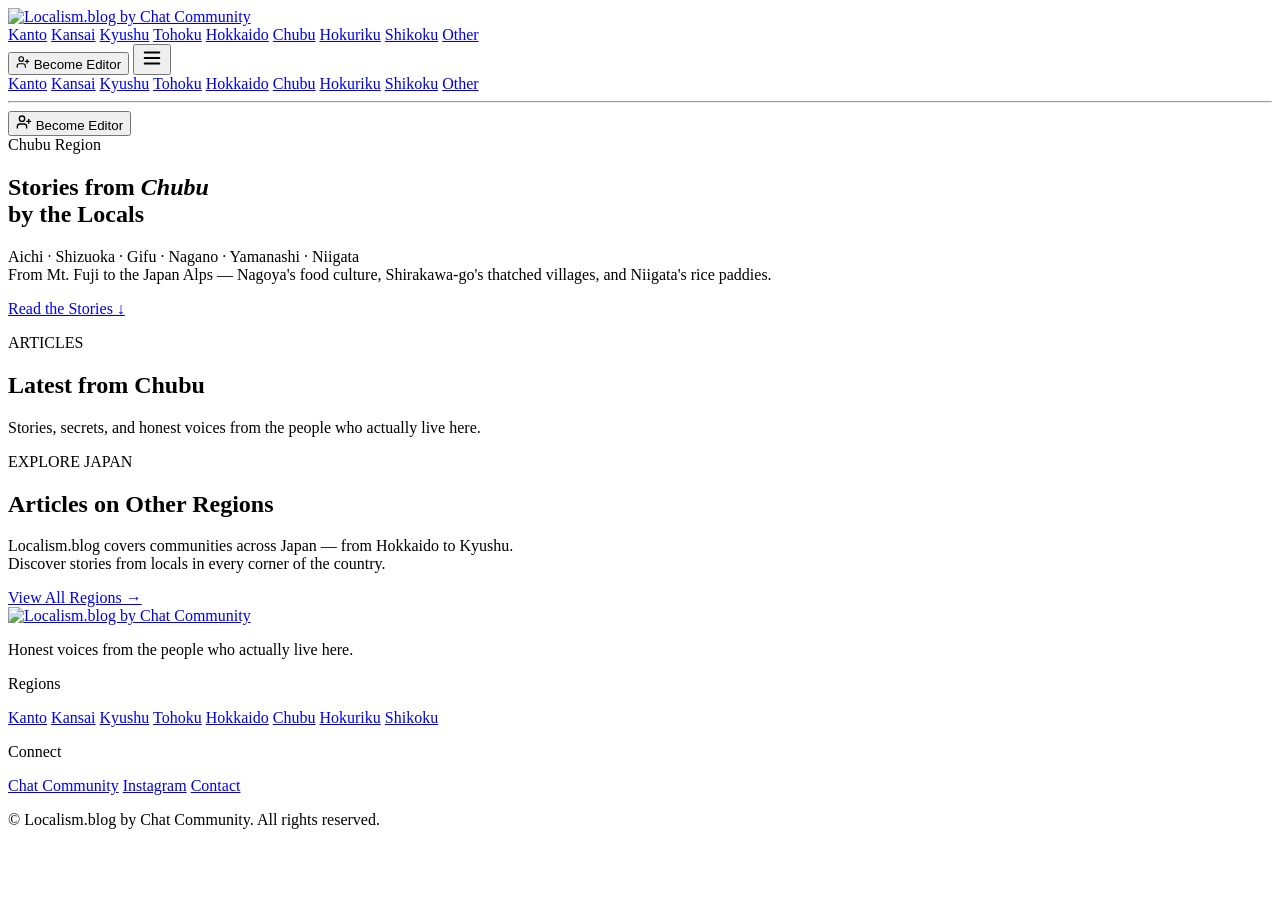
==== chubu/index.html @ cd9b357e "Create index.html" ====
<!DOCTYPE html>
<html lang="en">
<head>
  <meta charset="UTF-8" />
  <meta name="viewport" content="width=device-width, initial-scale=1.0" />
  <title>Chubu Region – Localism.blog</title>
  <meta name="description" content="Stories from Chubu by the locals. Aichi · Shizuoka · Gifu · Nagano · Yamanashi · Niigata — honest voices from the people who actually live here." />
  <!-- Favicons (responsive) -->
  <link rel="icon" type="image/x-icon" href="favicon.ico" />
  <link rel="icon" type="image/png" sizes="16x16" href="favicon-16x16.png" />
  <link rel="icon" type="image/png" sizes="32x32" href="favicon-32x32.png" />
  <link rel="apple-touch-icon" sizes="180x180" href="apple-touch-icon.png" />
  <link rel="preconnect" href="https://fonts.googleapis.com" />
  <link rel="preconnect" href="https://fonts.gstatic.com" crossorigin />
  <link href="https://fonts.googleapis.com/css2?family=Playfair+Display:ital,wght@0,700;0,800;1,700&family=Inter:wght@400;500;600;700&display=swap" rel="stylesheet" />
  <link rel="stylesheet" href="style.css" />
  <style>
    .hero {
      background-image: url('chubu.jpg');
      background-size: cover;
      background-position: center;
      background-repeat: no-repeat;
    }
    .hero-bg-pattern {
      background:
        linear-gradient(to bottom, rgba(0,0,0,.55) 0%, rgba(0,0,0,.35) 60%, rgba(0,0,0,.55) 100%);
    }
  </style>
</head>
<body>

  <!-- ===== HEADER ===== -->
  <header class="site-header" id="site-header">
    <div class="container header-inner">
      <a href="https://www.chat-communityjapan.com/" target="_blank" rel="noopener noreferrer" class="logo-link">
        <img src="https://d2xsxph8kpxj0f.cloudfront.net/310519663470492773/QyfzTFrHCq4wGweKzs83UD/localism-logo_b2ded65c.png" alt="Localism.blog by Chat Community" class="logo-img" />
      </a>
      <nav class="desktop-nav" aria-label="Regions">
        <a href="../kanto/index.html" class="nav-link">Kanto</a>
        <a href="../kansai/index.html" class="nav-link">Kansai</a>
        <a href="../kyushu/index.html" class="nav-link">Kyushu</a>
        <a href="../tohoku/index.html" class="nav-link">Tohoku</a>
        <a href="../hokkaido/index.html" class="nav-link">Hokkaido</a>
        <a href="#" class="nav-link nav-link--active">Chubu</a>
        <a href="../hokuriku/index.html" class="nav-link">Hokuriku</a>
        <a href="../shikoku/index.html" class="nav-link">Shikoku</a>
        <a href="https://www.chat-communityjapan.com/" target="_blank" rel="noopener" class="nav-link">Other</a>
      </nav>
      <button class="btn-become-editor desktop-only" type="button">
        <svg xmlns="http://www.w3.org/2000/svg" width="14" height="14" viewBox="0 0 24 24" fill="none" stroke="currentColor" stroke-width="2" stroke-linecap="round" stroke-linejoin="round"><path d="M16 21v-2a4 4 0 0 0-4-4H6a4 4 0 0 0-4 4v2"/><circle cx="9" cy="7" r="4"/><line x1="19" x2="19" y1="8" y2="14"/><line x1="22" x2="16" y1="11" y2="11"/></svg>
        Become Editor
      </button>
      <button class="hamburger mobile-only" id="hamburger" aria-label="Open menu" type="button">
        <svg id="icon-menu" xmlns="http://www.w3.org/2000/svg" width="22" height="22" viewBox="0 0 24 24" fill="none" stroke="currentColor" stroke-width="2" stroke-linecap="round" stroke-linejoin="round"><line x1="4" x2="20" y1="6" y2="6"/><line x1="4" x2="20" y1="12" y2="12"/><line x1="4" x2="20" y1="18" y2="18"/></svg>
        <svg id="icon-close" xmlns="http://www.w3.org/2000/svg" width="22" height="22" viewBox="0 0 24 24" fill="none" stroke="currentColor" stroke-width="2" stroke-linecap="round" stroke-linejoin="round" style="display:none"><line x1="18" x2="6" y1="6" y2="18"/><line x1="6" x2="18" y1="6" y2="18"/></svg>
      </button>
    </div>
    <div class="mobile-drawer" id="mobile-drawer" aria-hidden="true">
      <div class="container">
        <div class="mobile-nav-grid">
          <a href="../kanto/index.html" class="mobile-nav-link">Kanto</a>
          <a href="../kansai/index.html" class="mobile-nav-link">Kansai</a>
          <a href="../kyushu/index.html" class="mobile-nav-link">Kyushu</a>
          <a href="../tohoku/index.html" class="mobile-nav-link">Tohoku</a>
          <a href="../hokkaido/index.html" class="mobile-nav-link">Hokkaido</a>
          <a href="#" class="mobile-nav-link mobile-nav-link--active">Chubu</a>
          <a href="../hokuriku/index.html" class="mobile-nav-link">Hokuriku</a>
          <a href="../shikoku/index.html" class="mobile-nav-link">Shikoku</a>
          <a href="https://www.chat-communityjapan.com/" target="_blank" rel="noopener" class="mobile-nav-link">Other</a>
        </div>
        <hr class="mobile-divider" />
        <button class="btn-become-editor btn-become-editor--full" type="button">
          <svg xmlns="http://www.w3.org/2000/svg" width="16" height="16" viewBox="0 0 24 24" fill="none" stroke="currentColor" stroke-width="2" stroke-linecap="round" stroke-linejoin="round"><path d="M16 21v-2a4 4 0 0 0-4-4H6a4 4 0 0 0-4 4v2"/><circle cx="9" cy="7" r="4"/><line x1="19" x2="19" y1="8" y2="14"/><line x1="22" x2="16" y1="11" y2="11"/></svg>
          Become Editor
        </button>
      </div>
    </div>
  </header>

  <!-- ===== HERO ===== -->
  <section class="hero" aria-label="Chubu Region">
    <div class="hero-bg-pattern" aria-hidden="true"></div>
    <div class="container hero-content">
      <span class="region-badge">Chubu Region</span>
      <h1 class="hero-title">Stories from <em>Chubu</em><br />by the Locals</h1>
      <p class="hero-desc">
        Aichi · Shizuoka · Gifu · Nagano · Yamanashi · Niigata<br />
        From Mt. Fuji to the Japan Alps — Nagoya's food culture, Shirakawa-go's thatched villages, and Niigata's rice paddies.
      </p>
      <a href="#articles" class="btn-read-stories">Read the Stories ↓</a>
    </div>
  </section>

  <!-- ===== ARTICLES ===== -->
  <section class="articles-section" id="articles">
    <div class="container">
      <div class="section-header">
        <p class="section-label">ARTICLES</p>
        <h2 class="section-title">Latest from Chubu</h2>
        <p class="section-desc">Stories, secrets, and honest voices from the people who actually live here.</p>
      </div>
      <div class="articles-grid" id="articles-grid"></div>
      <div class="empty-state" id="empty-state" style="display:none">
        <div class="empty-icon" aria-hidden="true">
          <svg xmlns="http://www.w3.org/2000/svg" width="28" height="28" viewBox="0 0 24 24" fill="none" stroke="currentColor" stroke-width="1.5" stroke-linecap="round" stroke-linejoin="round"><path d="M2 3h6a4 4 0 0 1 4 4v14a3 3 0 0 0-3-3H2z"/><path d="M22 3h-6a4 4 0 0 0-4 4v14a3 3 0 0 1 3-3h7z"/></svg>
        </div>
        <h3 class="empty-title">No articles yet</h3>
        <p class="empty-desc">Be the first to share a story from Chubu.</p>
      </div>
    </div>
  </section>

  <!-- ===== OTHER REGIONS ===== -->
  <section class="other-regions-section">
    <div class="container other-regions-inner">
      <span class="other-label">EXPLORE JAPAN</span>
      <h2 class="other-title">Articles on Other Regions</h2>
      <p class="other-desc">
        Localism.blog covers communities across Japan — from Hokkaido to Kyushu.<br />
        Discover stories from locals in every corner of the country.
      </p>
      <a href="https://www.chat-communityjapan.com/" target="_blank" rel="noopener noreferrer" class="btn-view-regions">
        View All Regions →
      </a>
    </div>
  </section>

  <!-- ===== FOOTER ===== -->
  <footer class="site-footer">
    <div class="container footer-inner">
      <div class="footer-top">
        <div class="footer-brand">
          <a href="https://www.chat-communityjapan.com/" target="_blank" rel="noopener noreferrer">
            <img src="https://d2xsxph8kpxj0f.cloudfront.net/310519663470492773/QyfzTFrHCq4wGweKzs83UD/localism-logo_b2ded65c.png" alt="Localism.blog by Chat Community" class="footer-logo" />
          </a>
          <p class="footer-tagline">Honest voices from the people who actually live here.</p>
        </div>
        <div class="footer-links">
          <p class="footer-links-title">Regions</p>
          <div class="footer-links-grid">
            <a href="../kanto/index.html" class="footer-link">Kanto</a>
            <a href="../kansai/index.html" class="footer-link">Kansai</a>
            <a href="../kyushu/index.html" class="footer-link">Kyushu</a>
            <a href="../tohoku/index.html" class="footer-link">Tohoku</a>
            <a href="../hokkaido/index.html" class="footer-link">Hokkaido</a>
            <a href="#" class="footer-link">Chubu</a>
            <a href="../hokuriku/index.html" class="footer-link">Hokuriku</a>
            <a href="../shikoku/index.html" class="footer-link">Shikoku</a>
          </div>
        </div>
        <div class="footer-social">
          <p class="footer-links-title">Connect</p>
          <div class="footer-social-links">
            <a href="https://www.chat-communityjapan.com/" target="_blank" rel="noopener" class="footer-link">Chat Community</a>
            <a href="https://www.instagram.com/chatcommunityjapan/" target="_blank" rel="noopener" class="footer-link">Instagram</a>
            <a href="https://www.chat-communityjapan.com/contact" target="_blank" rel="noopener" class="footer-link">Contact</a>
          </div>
        </div>
      </div>
      <div class="footer-bottom">
        <p class="footer-copy">© <span id="year"></span> Localism.blog by Chat Community. All rights reserved.</p>
      </div>
    </div>
  </footer>

  <!-- Article detail modal -->
  <div class="modal-overlay" id="modal-overlay" role="dialog" aria-modal="true" aria-labelledby="modal-title" style="display:none">
    <div class="modal-box">
      <button class="modal-close" id="modal-close" aria-label="Close">&times;</button>
      <div id="modal-content"></div>
    </div>
  </div>

  <script src="../articles-chubu.js"></script>
  <script src="../main.js"></script>
</body>
</html>
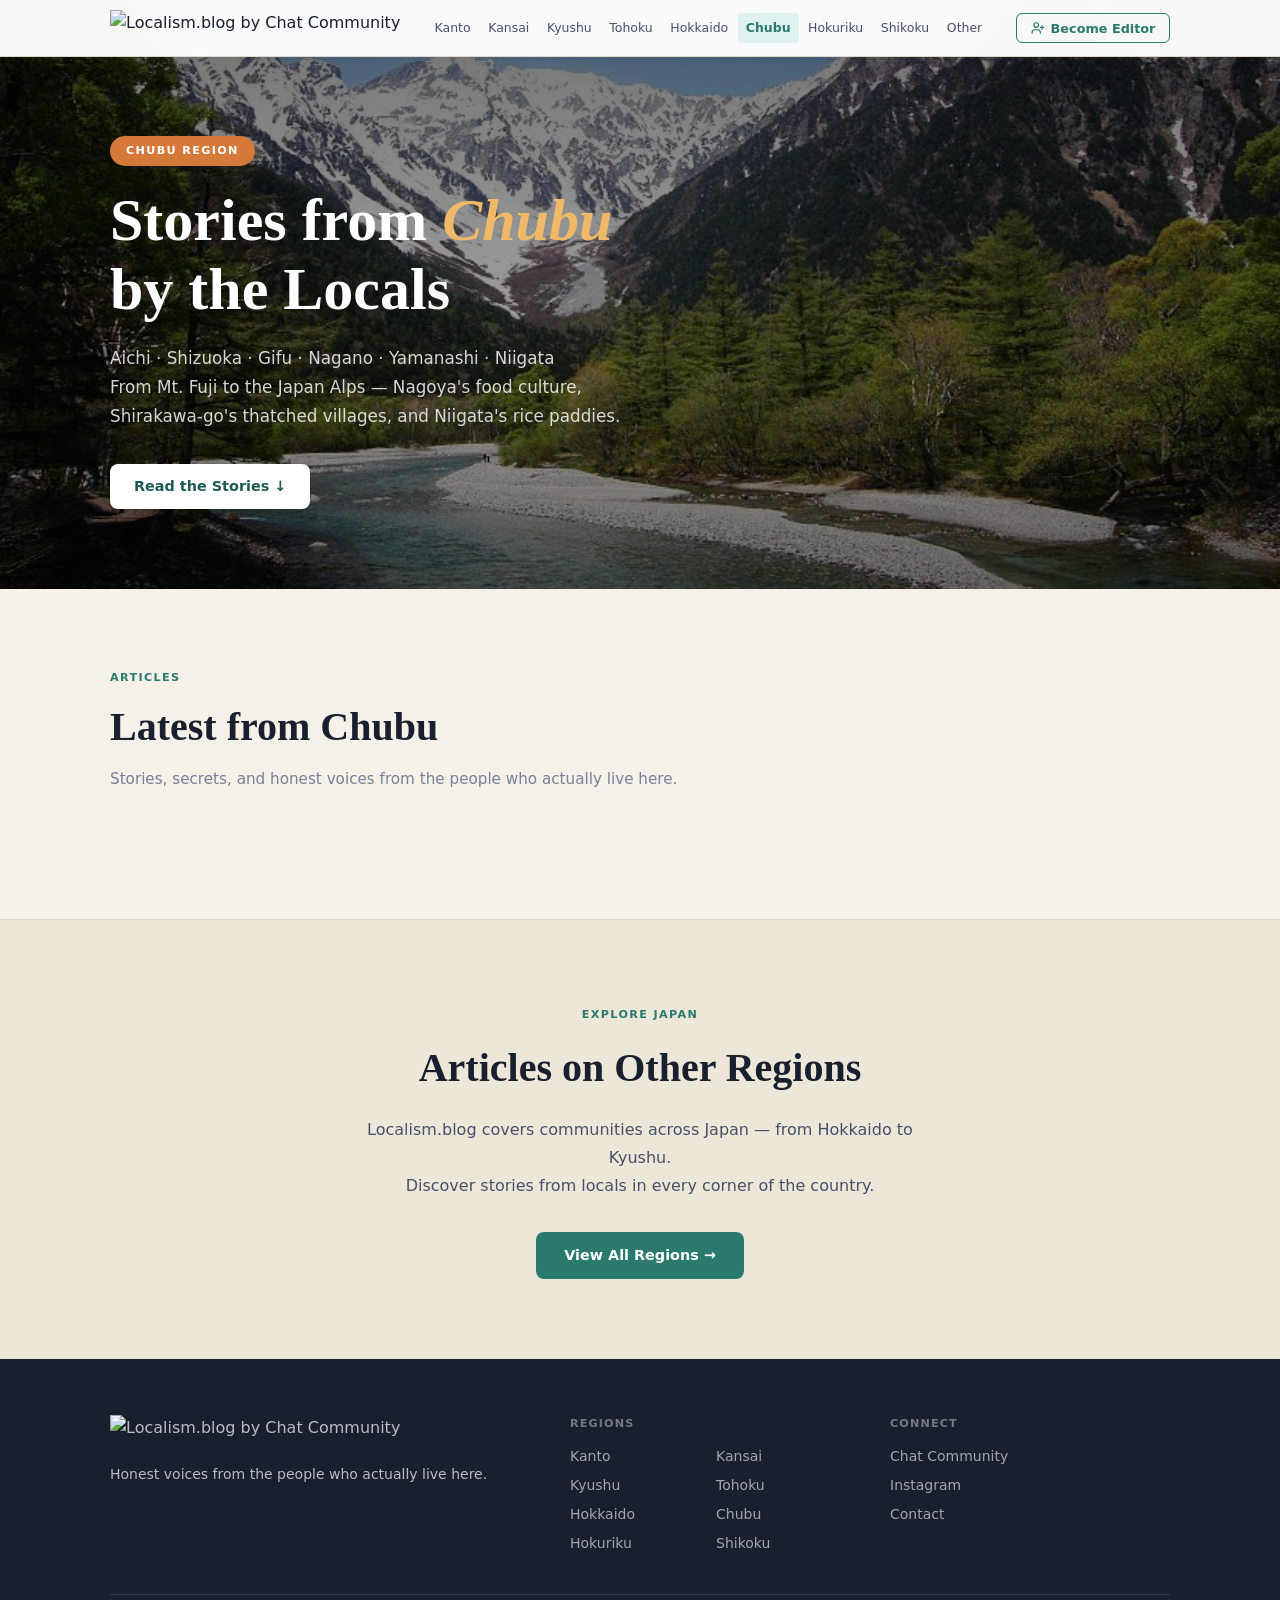
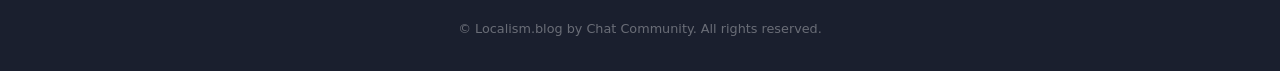
==== commit f1aa73b4: "Update index.html" ====
--- a/chubu/index.html
+++ b/chubu/index.html
@@ -6,10 +6,10 @@
   <title>Chubu Region – Localism.blog</title>
   <meta name="description" content="Stories from Chubu by the locals. Aichi · Shizuoka · Gifu · Nagano · Yamanashi · Niigata — honest voices from the people who actually live here." />
   <!-- Favicons (responsive) -->
-  <link rel="icon" type="image/x-icon" href="favicon.ico" />
-  <link rel="icon" type="image/png" sizes="16x16" href="favicon-16x16.png" />
-  <link rel="icon" type="image/png" sizes="32x32" href="favicon-32x32.png" />
-  <link rel="apple-touch-icon" sizes="180x180" href="apple-touch-icon.png" />
+  <link rel="icon" type="image/x-icon" href="../favicon.ico" />
+  <link rel="icon" type="image/png" sizes="16x16" href="../favicon-16x16.png" />
+  <link rel="icon" type="image/png" sizes="32x32" href="../favicon-32x32.png" />
+  <link rel="apple-touch-icon" sizes="180x180" href="../apple-touch-icon.png" />
   <link rel="preconnect" href="https://fonts.googleapis.com" />
   <link rel="preconnect" href="https://fonts.gstatic.com" crossorigin />
   <link href="https://fonts.googleapis.com/css2?family=Playfair+Display:ital,wght@0,700;0,800;1,700&family=Inter:wght@400;500;600;700&display=swap" rel="stylesheet" />
--- a/chubu/style.css
+++ b/chubu/style.css
@@ -0,0 +1,576 @@
+/* ===== RESET & BASE ===== */
+*, *::before, *::after { box-sizing: border-box; margin: 0; padding: 0; }
+
+:root {
+  --cream:      #f5f0e8;
+  --cream-dark: #ede7d9;
+  --teal:       #2a7a6e;
+  --teal-light: #3a9e8f;
+  --teal-pale:  #e0f2ef;
+  --teal-dark:  #1d5a52;
+  --amber:      #d4793a;
+  --text-dark:  #1a1f2e;
+  --text-mid:   #4a5068;
+  --text-light: #7a8099;
+  --border:     #e0d8cc;
+  --white:      #ffffff;
+  --header-h:   56px;
+  --radius:     10px;
+  --shadow-sm:  0 1px 8px rgba(26,31,46,.06);
+  --shadow-md:  0 4px 20px rgba(26,31,46,.10);
+  --shadow-lg:  0 8px 32px rgba(26,31,46,.14);
+  --font-serif: 'Playfair Display', Georgia, serif;
+  --font-sans:  'Inter', system-ui, sans-serif;
+}
+
+html { scroll-behavior: smooth; }
+
+body {
+  font-family: var(--font-sans);
+  background-color: var(--cream);
+  color: var(--text-dark);
+  line-height: 1.6;
+  -webkit-font-smoothing: antialiased;
+}
+
+img { display: block; max-width: 100%; }
+a { color: inherit; text-decoration: none; }
+button { font-family: inherit; cursor: pointer; }
+
+/* ===== LAYOUT ===== */
+.container {
+  width: 100%;
+  max-width: 1100px;
+  margin: 0 auto;
+  padding: 0 1.25rem;
+}
+
+/* ===== HEADER ===== */
+.site-header {
+  position: fixed;
+  top: 0; left: 0; right: 0;
+  z-index: 100;
+  background: rgba(255,255,255,.97);
+  backdrop-filter: blur(8px);
+  border-bottom: 1px solid var(--border);
+  box-shadow: var(--shadow-sm);
+}
+
+.header-inner {
+  display: flex;
+  align-items: center;
+  justify-content: space-between;
+  height: var(--header-h);
+  gap: .75rem;
+}
+
+.logo-link { flex-shrink: 0; display: inline-flex; }
+.logo-img  { height: 36px; width: auto; object-fit: contain; }
+
+/* Desktop nav */
+.desktop-nav {
+  display: flex;
+  align-items: center;
+  gap: .1rem;
+  flex: 1;
+  justify-content: center;
+  overflow: hidden;
+}
+
+.nav-link {
+  font-size: .78rem;
+  font-weight: 500;
+  color: var(--text-mid);
+  padding: .3rem .5rem;
+  border-radius: 4px;
+  white-space: nowrap;
+  transition: color .15s, background .15s;
+}
+.nav-link:hover,
+.nav-link--active {
+  color: var(--teal);
+  background: var(--teal-pale);
+  font-weight: 700;
+}
+
+/* Become Editor button */
+.btn-become-editor {
+  display: inline-flex;
+  align-items: center;
+  gap: .35rem;
+  font-size: .8rem;
+  font-weight: 600;
+  color: var(--teal);
+  background: transparent;
+  border: 1.5px solid var(--teal);
+  border-radius: 6px;
+  padding: .4rem .85rem;
+  white-space: nowrap;
+  flex-shrink: 0;
+  transition: background .15s, color .15s;
+}
+.btn-become-editor:hover {
+  background: var(--teal);
+  color: var(--white);
+}
+.btn-become-editor--full {
+  width: 100%;
+  justify-content: center;
+  padding: .65rem;
+  border-radius: 8px;
+}
+
+/* Hamburger */
+.hamburger {
+  display: none;
+  align-items: center;
+  justify-content: center;
+  width: 40px; height: 40px;
+  background: transparent;
+  border: 1px solid var(--border);
+  border-radius: 8px;
+  color: var(--text-mid);
+  flex-shrink: 0;
+}
+
+/* Mobile drawer */
+.mobile-drawer {
+  display: none;
+  border-top: 1px solid var(--border);
+  background: var(--white);
+  box-shadow: var(--shadow-lg);
+  padding: 1rem 0 1.5rem;
+}
+.mobile-drawer.is-open { display: block; }
+
+.mobile-nav-grid {
+  display: grid;
+  grid-template-columns: repeat(3, 1fr);
+  gap: .25rem;
+  margin-bottom: 1rem;
+}
+.mobile-nav-link {
+  display: block;
+  text-align: center;
+  font-size: .85rem;
+  font-weight: 500;
+  color: var(--text-mid);
+  padding: .55rem .5rem;
+  border-radius: 6px;
+  background: #f7f3ec;
+  transition: color .15s, background .15s;
+}
+.mobile-nav-link:hover,
+.mobile-nav-link--active {
+  color: var(--teal);
+  background: var(--teal-pale);
+  font-weight: 700;
+}
+.mobile-divider {
+  border: none;
+  border-top: 1px solid var(--border);
+  margin: .75rem 0;
+}
+
+/* Responsive show/hide */
+.desktop-only { display: inline-flex; }
+.mobile-only  { display: none; }
+
+@media (max-width: 768px) {
+  .desktop-nav  { display: none; }
+  .desktop-only { display: none; }
+  .mobile-only  { display: flex; }
+  .hamburger    { display: flex; }
+}
+
+/* ===== HERO ===== */
+.hero {
+  position: relative;
+  padding-top: calc(var(--header-h) + clamp(48px, 10vw, 80px));
+  padding-bottom: clamp(48px, 8vw, 80px);
+  background: linear-gradient(135deg, #1d5a52 0%, #2a7a6e 50%, #3a9e8f 100%);
+  overflow: hidden;
+}
+.hero-bg-pattern {
+  position: absolute; inset: 0; pointer-events: none;
+  background:
+    radial-gradient(circle at 20% 80%, rgba(255,255,255,.04) 0%, transparent 50%),
+    radial-gradient(circle at 80% 20%, rgba(255,255,255,.06) 0%, transparent 50%);
+}
+.hero-content { position: relative; }
+
+.region-badge {
+  display: inline-block;
+  background: var(--amber);
+  color: var(--white);
+  font-size: .7rem;
+  font-weight: 700;
+  letter-spacing: .12em;
+  text-transform: uppercase;
+  padding: .35rem 1rem;
+  border-radius: 9999px;
+  margin-bottom: 1.25rem;
+}
+
+.hero-title {
+  font-family: var(--font-serif);
+  font-size: clamp(2.4rem, 5vw, 3.75rem);
+  font-weight: 800;
+  color: var(--white);
+  line-height: 1.15;
+  margin-bottom: 1.25rem;
+  max-width: 700px;
+}
+.hero-title em {
+  color: #f0b96a;
+  font-style: italic;
+}
+
+.hero-desc {
+  font-size: 1.05rem;
+  color: rgba(255,255,255,.82);
+  line-height: 1.75;
+  max-width: 560px;
+  margin-bottom: 2rem;
+}
+
+.btn-read-stories {
+  display: inline-flex;
+  align-items: center;
+  gap: .5rem;
+  background: var(--white);
+  color: var(--teal-dark);
+  font-weight: 700;
+  font-size: .9rem;
+  padding: .7rem 1.5rem;
+  border-radius: 8px;
+  box-shadow: 0 2px 12px rgba(0,0,0,.15);
+  transition: background .15s;
+}
+.btn-read-stories:hover { background: #f0ebe0; }
+
+/* ===== ARTICLES SECTION ===== */
+.articles-section {
+  padding: 5rem 0;
+  background: var(--cream);
+}
+
+.section-header { margin-bottom: 3rem; }
+.section-label {
+  font-size: .7rem;
+  font-weight: 700;
+  letter-spacing: .12em;
+  color: var(--teal);
+  margin-bottom: .5rem;
+}
+.section-title {
+  font-family: var(--font-serif);
+  font-size: clamp(1.8rem, 3.5vw, 2.5rem);
+  font-weight: 800;
+  color: var(--text-dark);
+  margin-bottom: .5rem;
+}
+.section-desc {
+  font-size: .95rem;
+  color: var(--text-light);
+}
+
+/* Article grid */
+.articles-grid {
+  display: grid;
+  grid-template-columns: repeat(3, 1fr);
+  gap: 1.75rem;
+}
+@media (max-width: 900px) { .articles-grid { grid-template-columns: repeat(2, 1fr); } }
+@media (max-width: 580px) { .articles-grid { grid-template-columns: 1fr; } }
+
+/* Article card */
+.article-card {
+  background: var(--white);
+  border-radius: var(--radius);
+  overflow: hidden;
+  border: 1px solid var(--border);
+  cursor: pointer;
+  display: flex;
+  flex-direction: column;
+  height: 100%;
+  transition: transform .2s, box-shadow .2s;
+}
+.article-card:hover {
+  transform: translateY(-4px);
+  box-shadow: var(--shadow-md);
+}
+
+.card-thumb {
+  width: 100%;
+  aspect-ratio: 16/9;
+  overflow: hidden;
+  background: var(--teal-pale);
+  position: relative;
+}
+.card-thumb img {
+  width: 100%; height: 100%;
+  object-fit: cover;
+  transition: transform .3s;
+}
+.article-card:hover .card-thumb img { transform: scale(1.04); }
+.card-thumb-placeholder {
+  width: 100%; height: 100%;
+  display: flex; align-items: center; justify-content: center;
+  background: linear-gradient(135deg, var(--teal-dark), var(--teal-light));
+  font-family: var(--font-serif);
+  font-size: 1.1rem;
+  font-weight: 700;
+  color: rgba(255,255,255,.5);
+}
+
+.card-body {
+  padding: 1.25rem;
+  display: flex;
+  flex-direction: column;
+  flex: 1;
+}
+.card-title {
+  font-family: var(--font-serif);
+  font-size: 1.1rem;
+  font-weight: 700;
+  color: var(--text-dark);
+  line-height: 1.35;
+  margin-bottom: .6rem;
+}
+.card-excerpt {
+  font-size: .875rem;
+  color: var(--text-mid);
+  line-height: 1.6;
+  flex: 1;
+  margin-bottom: 1rem;
+  display: -webkit-box;
+  -webkit-line-clamp: 3;
+  -webkit-box-orient: vertical;
+  overflow: hidden;
+}
+.card-meta {
+  display: flex;
+  align-items: center;
+  gap: 1rem;
+  font-size: .78rem;
+  color: var(--text-light);
+}
+.card-meta-item {
+  display: flex; align-items: center; gap: .3rem;
+}
+.card-read-more {
+  display: inline-flex;
+  align-items: center;
+  gap: .3rem;
+  font-size: .8rem;
+  font-weight: 600;
+  color: var(--teal);
+  margin-top: .75rem;
+  transition: gap .15s;
+}
+.article-card:hover .card-read-more { gap: .5rem; }
+
+/* Empty state */
+.empty-state {
+  text-align: center;
+  padding: 4rem 2rem;
+  background: var(--white);
+  border-radius: var(--radius);
+  border: 1px solid var(--border);
+}
+.empty-icon {
+  width: 64px; height: 64px;
+  border-radius: 50%;
+  background: var(--teal-pale);
+  display: flex; align-items: center; justify-content: center;
+  margin: 0 auto 1.25rem;
+  color: var(--teal);
+}
+.empty-title {
+  font-family: var(--font-serif);
+  font-size: 1.4rem;
+  font-weight: 700;
+  color: var(--text-dark);
+  margin-bottom: .5rem;
+}
+.empty-desc { color: var(--text-mid); font-size: .95rem; }
+
+/* ===== OTHER REGIONS ===== */
+.other-regions-section {
+  padding: 5rem 0;
+  background: var(--cream-dark);
+  border-top: 1px solid var(--border);
+}
+.other-regions-inner { text-align: center; }
+.other-label {
+  display: inline-block;
+  font-size: .7rem;
+  font-weight: 700;
+  letter-spacing: .12em;
+  color: var(--teal);
+  margin-bottom: .75rem;
+}
+.other-title {
+  font-family: var(--font-serif);
+  font-size: clamp(1.8rem, 3.5vw, 2.5rem);
+  font-weight: 800;
+  color: var(--text-dark);
+  margin-bottom: 1rem;
+}
+.other-desc {
+  font-size: 1rem;
+  color: var(--text-mid);
+  line-height: 1.75;
+  max-width: 560px;
+  margin: 0 auto 2rem;
+}
+.btn-view-regions {
+  display: inline-flex;
+  align-items: center;
+  gap: .5rem;
+  background: var(--teal);
+  color: var(--white);
+  font-weight: 700;
+  font-size: .9rem;
+  padding: .75rem 1.75rem;
+  border-radius: 8px;
+  transition: background .15s;
+}
+.btn-view-regions:hover { background: var(--teal-dark); }
+
+/* ===== FOOTER ===== */
+.site-footer {
+  background: #1a1f2e;
+  color: rgba(255,255,255,.7);
+  padding: 3.5rem 0 2rem;
+}
+.footer-inner {}
+.footer-top {
+  display: grid;
+  grid-template-columns: 1.5fr 1fr 1fr;
+  gap: 2.5rem;
+  padding-bottom: 2.5rem;
+  border-bottom: 1px solid rgba(255,255,255,.1);
+  margin-bottom: 1.5rem;
+}
+@media (max-width: 700px) {
+  .footer-top { grid-template-columns: 1fr; gap: 2rem; }
+}
+
+.footer-logo   { height: 36px; width: auto; object-fit: contain; margin-bottom: .75rem; }
+.footer-tagline { font-size: .875rem; line-height: 1.6; }
+
+.footer-links-title {
+  font-size: .7rem;
+  font-weight: 700;
+  letter-spacing: .1em;
+  text-transform: uppercase;
+  color: rgba(255,255,255,.4);
+  margin-bottom: .75rem;
+}
+.footer-links-grid {
+  display: grid;
+  grid-template-columns: repeat(2, 1fr);
+  gap: .4rem .75rem;
+}
+.footer-link {
+  font-size: .875rem;
+  color: rgba(255,255,255,.6);
+  transition: color .15s;
+}
+.footer-link:hover { color: var(--white); }
+
+.footer-social-links {
+  display: flex;
+  flex-direction: column;
+  gap: .4rem;
+}
+
+.footer-bottom { text-align: center; }
+.footer-copy   { font-size: .8rem; color: rgba(255,255,255,.35); }
+
+/* ===== MODAL ===== */
+.modal-overlay {
+  position: fixed; inset: 0;
+  background: rgba(0,0,0,.55);
+  z-index: 200;
+  display: flex;
+  align-items: flex-start;
+  justify-content: center;
+  padding: calc(var(--header-h) + 1.5rem) 1rem 2rem;
+  overflow-y: auto;
+}
+.modal-box {
+  background: var(--white);
+  border-radius: 12px;
+  width: 100%;
+  max-width: 760px;
+  position: relative;
+  box-shadow: var(--shadow-lg);
+  overflow: hidden;
+}
+.modal-close {
+  position: absolute;
+  top: 1rem; right: 1rem;
+  width: 36px; height: 36px;
+  border-radius: 50%;
+  background: var(--cream);
+  border: none;
+  font-size: 1.4rem;
+  line-height: 1;
+  color: var(--text-mid);
+  display: flex; align-items: center; justify-content: center;
+  transition: background .15s;
+  z-index: 1;
+}
+.modal-close:hover { background: var(--border); }
+
+.modal-thumb {
+  width: 100%;
+  aspect-ratio: 16/6;
+  object-fit: cover;
+}
+.modal-thumb-placeholder {
+  width: 100%;
+  aspect-ratio: 16/6;
+  background: linear-gradient(135deg, var(--teal-dark), var(--teal-light));
+  display: flex; align-items: center; justify-content: center;
+  font-family: var(--font-serif);
+  font-size: 1.5rem;
+  color: rgba(255,255,255,.4);
+}
+.modal-body { padding: 2rem; }
+.modal-title {
+  font-family: var(--font-serif);
+  font-size: clamp(1.5rem, 3vw, 2rem);
+  font-weight: 800;
+  color: var(--text-dark);
+  line-height: 1.25;
+  margin-bottom: 1rem;
+}
+.modal-meta {
+  display: flex;
+  align-items: center;
+  gap: 1.25rem;
+  font-size: .82rem;
+  color: var(--text-light);
+  margin-bottom: 1.5rem;
+  padding-bottom: 1.5rem;
+  border-bottom: 1px solid var(--border);
+  flex-wrap: wrap;
+}
+.modal-meta-item { display: flex; align-items: center; gap: .35rem; }
+.modal-text {
+  font-size: .975rem;
+  color: var(--text-mid);
+  line-height: 1.85;
+  white-space: pre-wrap;
+}
+
+/* ===== UTILITIES ===== */
+.sr-only {
+  position: absolute; width: 1px; height: 1px;
+  padding: 0; margin: -1px; overflow: hidden;
+  clip: rect(0,0,0,0); white-space: nowrap; border: 0;
+}
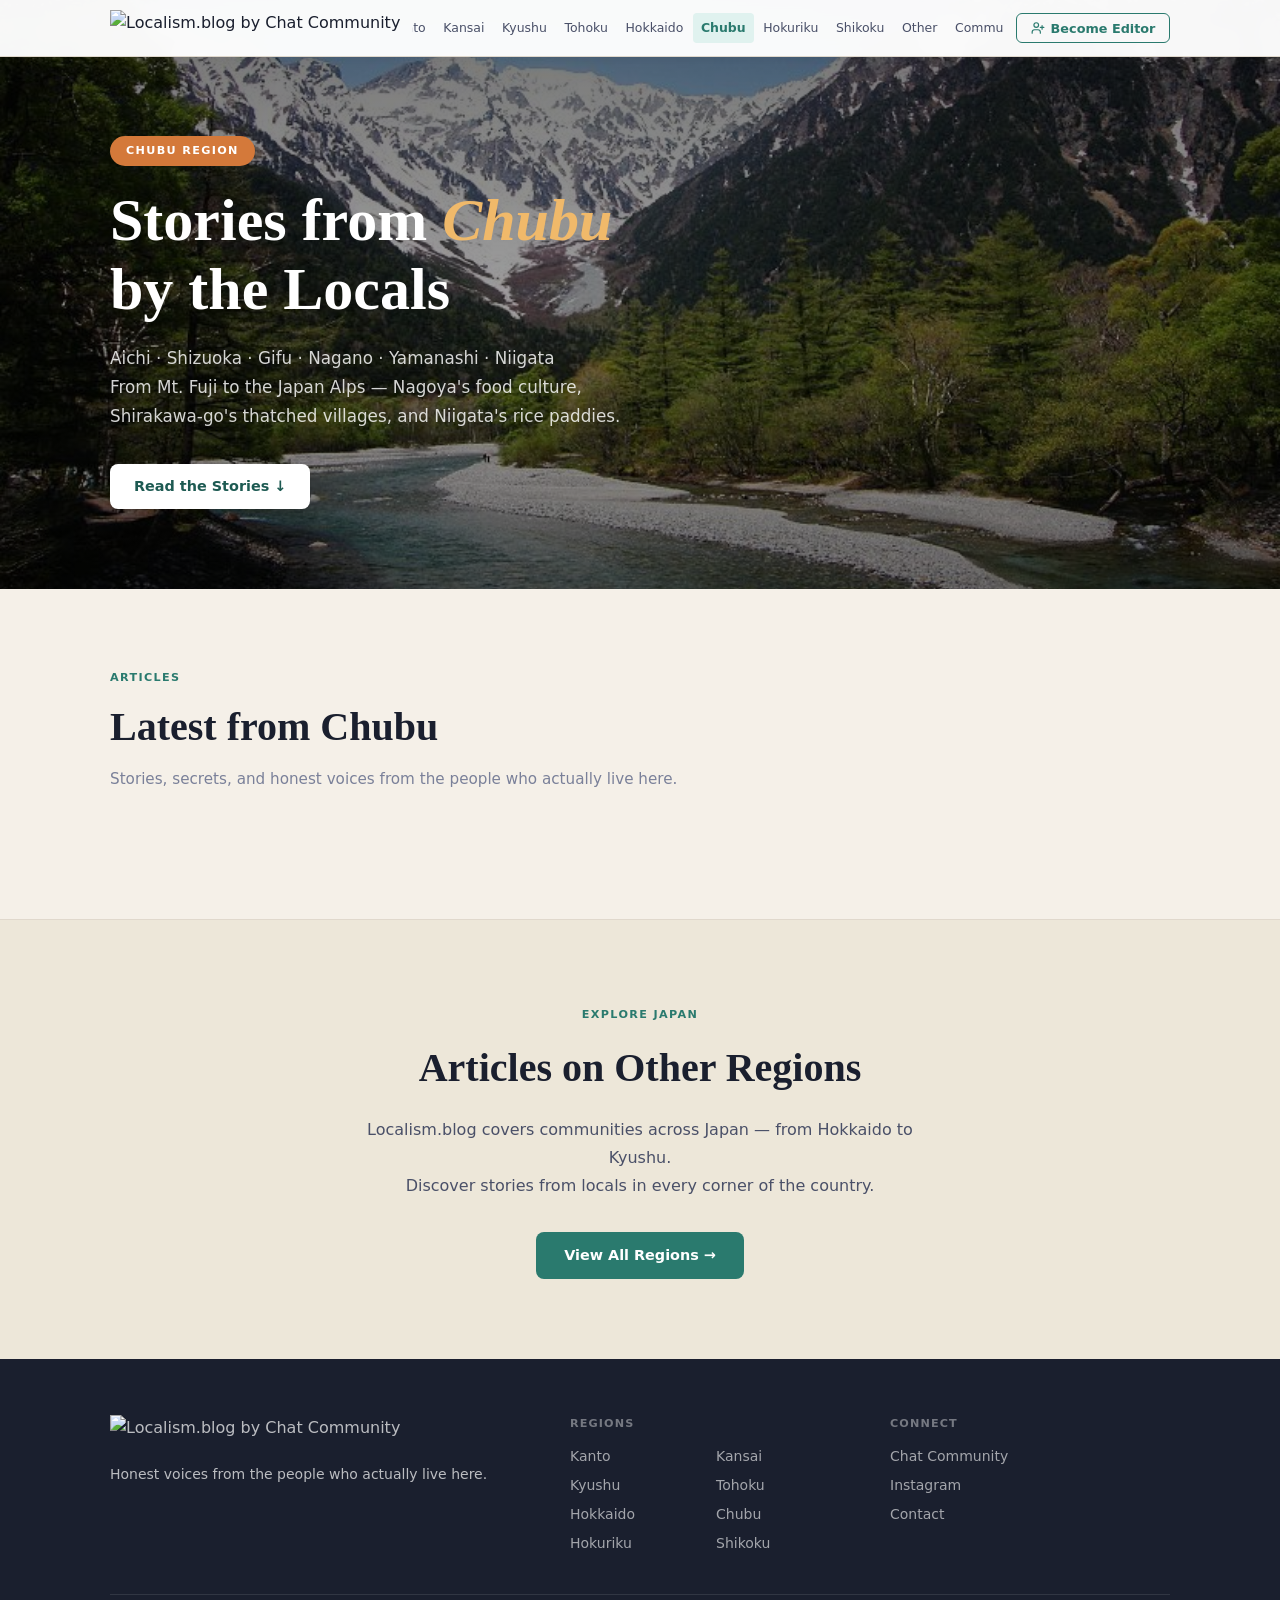
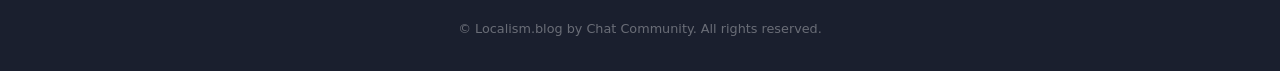
==== commit b6d3d772: "Update index.html" ====
--- a/chubu/index.html
+++ b/chubu/index.html
@@ -45,6 +45,7 @@
         <a href="../hokuriku/index.html" class="nav-link">Hokuriku</a>
         <a href="../shikoku/index.html" class="nav-link">Shikoku</a>
         <a href="https://www.chat-communityjapan.com/" target="_blank" rel="noopener" class="nav-link">Other</a>
+        <a href="https://www.chat-japanese.com/community/index.html" class="nav-link">Community</a>
       </nav>
       <button class="btn-become-editor desktop-only" type="button">
         <svg xmlns="http://www.w3.org/2000/svg" width="14" height="14" viewBox="0 0 24 24" fill="none" stroke="currentColor" stroke-width="2" stroke-linecap="round" stroke-linejoin="round"><path d="M16 21v-2a4 4 0 0 0-4-4H6a4 4 0 0 0-4 4v2"/><circle cx="9" cy="7" r="4"/><line x1="19" x2="19" y1="8" y2="14"/><line x1="22" x2="16" y1="11" y2="11"/></svg>
@@ -67,6 +68,7 @@
           <a href="../hokuriku/index.html" class="mobile-nav-link">Hokuriku</a>
           <a href="../shikoku/index.html" class="mobile-nav-link">Shikoku</a>
           <a href="https://www.chat-communityjapan.com/" target="_blank" rel="noopener" class="mobile-nav-link">Other</a>
+           <a href="https://www.chat-japanese.com/community/index.html" class="mobile-nav-link">Community</a>
         </div>
         <hr class="mobile-divider" />
         <button class="btn-become-editor btn-become-editor--full" type="button">
@@ -151,7 +153,7 @@
         <div class="footer-social">
           <p class="footer-links-title">Connect</p>
           <div class="footer-social-links">
-            <a href="https://www.chat-communityjapan.com/" target="_blank" rel="noopener" class="footer-link">Chat Community</a>
+            <a href="https://www.chat-japanese.com/community/index.html" target="_blank" rel="noopener" class="footer-link">Chat Community</a>
             <a href="https://www.instagram.com/chatcommunityjapan/" target="_blank" rel="noopener" class="footer-link">Instagram</a>
             <a href="https://www.chat-communityjapan.com/contact" target="_blank" rel="noopener" class="footer-link">Contact</a>
           </div>
